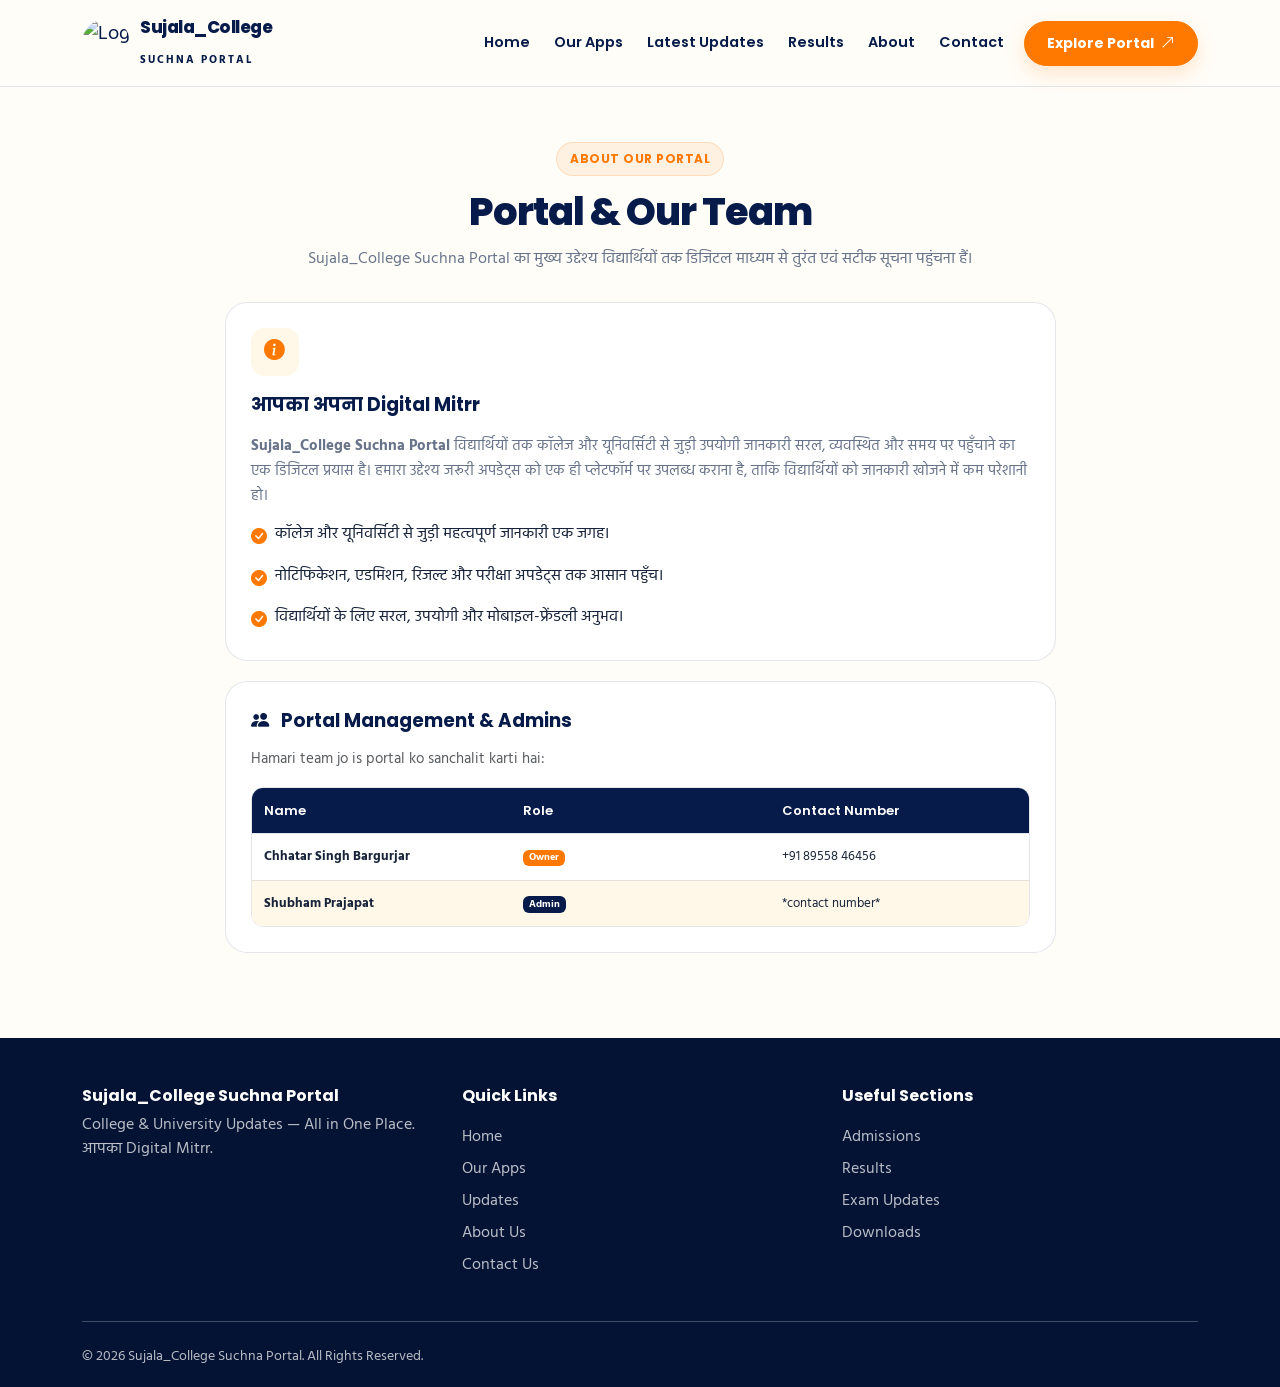
==== about.html @ a909d346 "Update about.html" ====
<!doctype html>
<html lang="hi">
<head>
  <meta charset="utf-8">
  <meta name="viewport" content="width=device-width, initial-scale=1">

  <title>About Us | Sujala College Suchna Portal</title>

  <link href="https://cdn.jsdelivr.net/npm/bootstrap@5.3.8/dist/css/bootstrap.min.css" rel="stylesheet">
  <link href="https://cdn.jsdelivr.net/npm/bootstrap-icons@1.11.3/font/bootstrap-icons.min.css" rel="stylesheet">
  <link href="https://fonts.googleapis.com/css2?family=Hind:wght@400;500;600;700&family=Poppins:wght@400;500;600;700;800&display=swap" rel="stylesheet">
  <link rel="stylesheet" href="./css/style.css">

  <style>
    /* ===============================
       ABOUT PAGE OVERLAP FIX
    =============================== */

    html, body {
      width: 100%;
      min-height: 100%;
      overflow-x: hidden;
    }

    body {
      margin: 0;
      position: relative;
    }

    /* Navbar */
    #mainNavbar {
      position: sticky;
      top: 0;
      z-index: 1000;
      width: 100%;
    }

    /* Main section */
    main.section {
      position: relative;
      width: 100%;
      height: auto !important;
      min-height: 0 !important;
      padding-top: 55px;
      padding-bottom: 65px;
      overflow: visible !important;
      z-index: 1;
    }

    main.section .container {
      position: relative;
      height: auto !important;
      min-height: 0 !important;
    }

    /* Section heading */
    .section-heading {
      margin-bottom: 30px;
      position: relative;
    }

    /* Row and column */
    main.section .row {
      height: auto !important;
      min-height: 0 !important;
    }

    main.section .col-lg-9 {
      height: auto !important;
      min-height: 0 !important;
    }

    /* Contact cards */
    .contact-card {
      position: relative !important;
      display: block !important;
      width: 100% !important;
      height: auto !important;
      min-height: 0 !important;
      max-height: none !important;
      padding: 25px !important;
      margin-bottom: 20px !important;
      overflow: visible !important;
      box-sizing: border-box !important;
      float: none !important;
      clear: both !important;
    }

    .contact-card > * {
      max-height: none;
    }

    .contact-card h3 {
      font-size: 1.15rem;
      line-height: 1.5;
      margin-bottom: 12px;
    }

    .contact-card p {
      line-height: 1.7;
      margin-bottom: 12px;
    }

    /* Feature list */
    .feature-line {
      display: flex;
      align-items: flex-start;
      gap: 8px;
      line-height: 1.7;
      margin-top: 10px;
    }

    .feature-line i {
      color: var(--orange);
      flex-shrink: 0;
      margin-top: 4px;
    }

    /* Admin table wrapper */
    .table-responsive {
      display: block !important;
      width: 100% !important;
      max-width: 100% !important;
      height: auto !important;
      overflow-x: auto !important;
      overflow-y: hidden !important;
      -webkit-overflow-scrolling: touch;
      margin-top: 15px;
      border-radius: 12px;
    }

    /* Admin table */
    .admin-table {
      width: 100% !important;
      min-width: 540px;
      height: auto !important;
      margin: 0 !important;
      border-collapse: separate !important;
      border-spacing: 0;
      table-layout: fixed;
      border: 1px solid var(--line);
      border-radius: 12px;
      overflow: hidden;
    }

    .admin-table th,
    .admin-table td {
      padding: 13px 12px !important;
      text-align: left;
      vertical-align: middle;
      font-size: 13px;
      line-height: 1.5;
      height: auto !important;
      white-space: normal;
      overflow-wrap: anywhere;
    }

    .admin-table th {
      background: var(--navy);
      color: #fff;
      font-family: "Poppins", sans-serif;
      font-weight: 600;
    }

    .admin-table tbody tr {
      height: auto !important;
      background: #fff;
    }

    .admin-table tbody tr:nth-child(even) {
      background: var(--cream);
    }

    .admin-table td {
      border-top: 1px solid var(--line);
      color: var(--ink);
    }

    /* Footer separation */
    footer {
      position: relative !important;
      display: block !important;
      width: 100% !important;
      height: auto !important;
      min-height: 0 !important;
      margin-top: 0 !important;
      clear: both !important;
      z-index: 2;
      overflow: hidden;
    }

    footer .container {
      position: relative;
      height: auto !important;
    }

    /* Back to top */
    .back-top {
      z-index: 1100;
    }

    /* ===============================
       MOBILE RESPONSIVE
    =============================== */
    @media (max-width: 767px) {
      main.section {
        padding-top: 35px;
        padding-bottom: 45px;
      }

      .section-heading {
        margin-bottom: 25px;
      }

      .section-heading h2 {
        font-size: 1.45rem;
        line-height: 1.5;
      }

      .section-heading p {
        font-size: 13px;
        padding: 0 8px;
      }

      .contact-card {
        padding: 18px !important;
        margin-bottom: 16px !important;
        border-radius: 16px;
      }

      .contact-card h3 {
        font-size: 1rem;
      }

      .contact-card p {
        font-size: 13px;
      }

      .feature-line {
        font-size: 13px;
      }

      .admin-table th,
      .admin-table td {
        padding: 11px 10px !important;
        font-size: 12px;
      }

      footer {
        margin-top: 0 !important;
      }

      footer .d-flex {
        flex-wrap: wrap;
        gap: 10px;
      }
    }

    @media (max-width: 380px) {
      .contact-card {
        padding: 15px !important;
      }

      .section-heading h2 {
        font-size: 1.3rem;
      }
    }
  </style>
</head>
<body>

  <!-- Dynamic Navbar -->
  <nav class="navbar navbar-expand-lg sticky-top" id="mainNavbar"></nav>

  <!-- Main About Section -->
  <main class="section">
    <div class="container">
      <div class="section-heading">
        <span class="eyebrow">ABOUT OUR PORTAL</span>
        <h2>Portal & Our Team</h2>
        <p>Sujala_College Suchna Portal का मुख्य उद्देश्य विद्यार्थियों तक डिजिटल माध्यम से तुरंत एवं सटीक सूचना पहुंचना हैं।</p>
      </div>

      <div class="row g-4 justify-content-center">
        <div class="col-lg-9">

          <!-- About Card -->
          <div class="contact-card">
            <div class="contact-icon">
              <i class="bi bi-info-circle-fill"></i>
            </div>
            <h3 class="mb-3">आपका अपना Digital Mitrr</h3>
            <p>
              <strong>Sujala_College Suchna Portal</strong>  विद्यार्थियों तक कॉलेज और यूनिवर्सिटी से जुड़ी उपयोगी जानकारी सरल, व्यवस्थित और समय पर पहुँचाने का एक डिजिटल प्रयास है। हमारा उद्देश्य जरूरी अपडेट्स को एक ही प्लेटफॉर्म पर उपलब्ध कराना है, ताकि विद्यार्थियों को जानकारी खोजने में कम परेशानी हो।
            </p>

            <div class="feature-line">
              <i class="bi bi-check-circle-fill"></i>
              <span>कॉलेज और यूनिवर्सिटी से जुड़ी महत्वपूर्ण जानकारी एक जगह।</span>
            </div>
            <div class="feature-line">
              <i class="bi bi-check-circle-fill"></i>
              <span>नोटिफिकेशन, एडमिशन, रिजल्ट और परीक्षा अपडेट्स तक आसान पहुँच।</span>
            </div>
            <div class="feature-line">
              <i class="bi bi-check-circle-fill"></i>
              <span>विद्यार्थियों के लिए सरल, उपयोगी और मोबाइल-फ्रेंडली अनुभव।</span>
            </div>
          </div>

          <!-- Admin Details Card -->
          <div class="contact-card">
            <h3 class="text-navy">
              <i class="bi bi-people-fill me-2 text-orange"></i> Portal Management & Admins
            </h3>
            <p class="text-muted small">Hamari team jo is portal ko sanchalit karti hai:</p>

            <div class="table-responsive">
              <table class="admin-table">
                <thead>
                  <tr>
                    <th>Name</th>
                    <th>Role</th>
                    <th>Contact Number</th>
                  </tr>
                </thead>
                <tbody>
                  <tr>
                    <td><strong>Chhatar Singh Bargurjar</strong></td>
                    <td><span class="badge text-white" style="background:var(--orange)">Owner</span></td>
                    <td>+91 89558 46456</td>
                  </tr>
                  <tr>
                    <td><strong>Shubham Prajapat</strong></td>
                    <td><span class="badge text-white" style="background:var(--navy)">Admin</span></td>
                    <td>*contact number*</td>
                  </tr>
                </tbody>
              </table>
            </div>
          </div>

        </div>
      </div>
    </div>
  </main>

  <!-- Dynamic Footer -->
  <footer>
    <div class="container">
      <div class="row g-4">
        <div class="col-lg-4">
          <h5>Sujala_College Suchna Portal</h5>
          <p class="mt-2 mb-3">
            College & University Updates — All in One Place.<br>
            आपका Digital Mitrr.
          </p>
          <div class="mt-3" id="footerSocialLinks"></div>
        </div>

        <div class="col-6 col-lg-4">
          <h5>Quick Links</h5>
          <ul class="list-unstyled lh-lg mt-3" id="footerQuickLinks"></ul>
        </div>

        <div class="col-6 col-lg-4">
          <h5>Useful Sections</h5>
          <ul class="list-unstyled lh-lg mt-3" id="footerUsefulSections"></ul>
        </div>
      </div>

      <hr class="border-light opacity-25 my-4">

      <div class="d-flex justify-content-between small">
        <span>© <span id="year"></span> Sujala_College Suchna Portal. All Rights Reserved.</span>
      </div>
    </div>
  </footer>

  <!-- Back To Top -->
  <button class="back-top" id="backTop" aria-label="Back to top">
    <i class="bi bi-arrow-up"></i>
  </button>

  <!-- Bootstrap JS -->
  <script src="https://cdn.jsdelivr.net/npm/bootstrap@5.3.8/dist/js/bootstrap.bundle.min.js"></script>

  <script>
    // Current Year
    document.getElementById("year").textContent = new Date().getFullYear();

    // Back To Top
    const backTop = document.getElementById("backTop");
    window.addEventListener("scroll", () => {
      backTop.classList.toggle("show", window.scrollY > 450);
    });
    backTop.addEventListener("click", () => {
      window.scrollTo({ top: 0, behavior: "smooth" });
    });

    // Load Header
    async function loadHeader() {
      try {
        const res = await fetch('./data/header.json');
        if (!res.ok) throw new Error("Header file not found");
        const data = await res.json();
        document.getElementById("mainNavbar").innerHTML = `
          <div class="container">
            <a class="navbar-brand" href="index.html">
              <img src="${data.logo}" alt="Logo">
              <span>
                <span class="brand-name">${data.brandName}</span><br>
                <span class="brand-sub">${data.brandSub}</span>
              </span>
            </a>
            <button class="navbar-toggler" type="button" data-bs-toggle="collapse" data-bs-target="#mainNav" aria-controls="mainNav" aria-expanded="false" aria-label="Toggle navigation">
              <span class="navbar-toggler-icon"></span>
            </button>
            <div class="collapse navbar-collapse" id="mainNav">
              <ul class="navbar-nav ms-auto align-items-lg-center">
                ${data.navLinks.map(nav => `
                  <li class="nav-item">
                    <a class="nav-link" href="${nav.link}">${nav.title}</a>
                  </li>
                `).join("")}
                <li class="nav-item ms-lg-2 mt-2 mt-lg-0">
                  <a class="btn btn-brand btn-sm" href="index.html#apps">
                    Explore Portal <i class="bi bi-arrow-up-right ms-1"></i>
                  </a>
                </li>
              </ul>
            </div>
          </div>
        `;
      } catch (err) {
        console.error("Header load error:", err);
      }
    }

    // Load Footer
    async function loadFooter() {
      try {
        const res = await fetch('./data/footer.json');
        if (!res.ok) throw new Error("Footer file not found");
        const data = await res.json();

        document.getElementById("footerQuickLinks").innerHTML = data.quickLinks.map(item => `
          <li><a href="${item.link}">${item.title}</a></li>
        `).join("");

        document.getElementById("footerUsefulSections").innerHTML = data.usefulSections.map(item => `
          <li><a href="${item.link}">${item.title}</a></li>
        `).join("");

        if (data.socialLinks) {
          document.getElementById("footerSocialLinks").innerHTML = data.socialLinks.map(s => `
            <a class="social-link" href="${s.link}" target="_blank" rel="noopener">
              <i class="bi ${s.icon}"></i>
            </a>
          `).join("");
        }
      } catch (err) {
        console.error("Footer load error:", err);
      }
    }

    // Initialize
    loadHeader();
    loadFooter();
  </script>
</body>
</html>
---- css/style.css ----
:root {
  --navy: #061b49;
  --navy-2: #102c63;
  --orange: #ff7900;
  --cream: #fff8e9;
  --paper: #fffdf8;
  --ink: #18243a;
  --muted: #68748a;
  --line: rgba(6, 27, 73, 0.11);
  --shadow: 0 18px 55px rgba(6, 27, 73, 0.1);
  --radius: 22px;
}

* {
  box-sizing: border-box;
}

html {
  scroll-behavior: smooth;
  scroll-padding-top: 90px;
}

body {
  margin: 0;
  color: var(--ink);
  background: var(--paper);
  font-family: "Hind", sans-serif;
}

h1, h2, h3, h4, h5, .brand-name, .nav-link, .btn, .eyebrow {
  font-family: "Poppins", "Hind", sans-serif;
}

a {
  text-decoration: none;
}

.top-strip {
  background: var(--navy);
  color: #fff;
  font-size: 0.85rem;
  padding: 7px 0;
}

.top-strip a {
  color: #fff;
  opacity: 0.9;
}

.navbar {
  background: rgba(255, 253, 248, 0.94);
  backdrop-filter: blur(14px);
  border-bottom: 1px solid var(--line);
}

.navbar-brand {
  display: flex;
  align-items: center;
  gap: 10px;
  color: var(--navy);
}

.navbar-brand img {
  width: 48px;
  height: 48px;
  object-fit: contain;
  border-radius: 50%;
}

.brand-name {
  font-size: 1.05rem;
  font-weight: 800;
  line-height: 1.1;
  letter-spacing: -0.5px;
}

.brand-name span {
  color: var(--orange);
}

.brand-sub {
  font-size: 0.67rem;
  letter-spacing: 2px;
  color: var(--navy);
  font-weight: 700;
}

.nav-link {
  color: var(--navy);
  font-size: 0.9rem;
  font-weight: 600;
  margin: 0 4px;
}

.nav-link:hover, .nav-link.active {
  color: var(--orange);
}

.btn-brand {
  background: var(--orange);
  color: #fff;
  border: 1px solid var(--orange);
  border-radius: 999px;
  padding: 11px 22px;
  font-weight: 700;
  box-shadow: 0 8px 20px rgba(255, 121, 0, 0.18);
}

.btn-brand:hover {
  background: #e96d00;
  color: #fff;
  transform: translateY(-2px);
}

.btn-outline-brand {
  color: var(--navy);
  border: 1.5px solid var(--navy);
  border-radius: 999px;
  padding: 10px 21px;
  font-weight: 700;
}

.btn-outline-brand:hover {
  background: var(--navy);
  color: #fff;
}

.hero {
  position: relative;
  overflow: hidden;
  padding: 90px 0 78px;
  background: var(--cream);
}

.hero:before {
  content: "";
  position: absolute;
  width: 490px;
  height: 490px;
  border: 1px solid rgba(255, 121, 0, 0.13);
  border-radius: 50%;
  right: -170px;
  top: -210px;
  box-shadow: 0 0 0 35px rgba(6, 27, 73, 0.025), 0 0 0 75px rgba(255, 121, 0, 0.025);
}

.hero:after {
  content: "";
  position: absolute;
  width: 270px;
  height: 270px;
  border: 1px solid rgba(6, 27, 73, 0.1);
  border-radius: 50%;
  left: -150px;
  bottom: -160px;
  box-shadow: 0 0 0 28px rgba(255, 121, 0, 0.035);
}

.hero-content {
  position: relative;
  z-index: 1;
}

.eyebrow {
  display: inline-flex;
  align-items: center;
  gap: 8px;
  color: var(--orange);
  background: rgba(255, 121, 0, 0.09);
  border: 1px solid rgba(255, 121, 0, 0.17);
  border-radius: 999px;
  padding: 7px 13px;
  font-size: 0.75rem;
  font-weight: 700;
  letter-spacing: 0.5px;
}

.hero h1 {
  color: var(--navy);
  font-size: clamp(2.3rem, 5vw, 4.3rem);
  line-height: 1.12;
  font-weight: 800;
  letter-spacing: -2px;
  margin: 20px 0 18px;
}

.hero h1 span {
  color: var(--orange);
}

.hero p {
  color: #59657a;
  font-size: 1.13rem;
  max-width: 580px;
  line-height: 1.8;
}

.hero-logo-wrap {
  position: relative;
  display: flex;
  justify-content: center;
  align-items: center;
  min-height: 350px;
}

.hero-logo {
  width: min(82%, 360px);
  border-radius: 28px;
  mix-blend-mode: multiply;
  box-shadow: 0 25px 65px rgba(6, 27, 73, 0.09);
}

.ticker {
  background: var(--navy);
  color: #fff;
  padding: 12px 0;
  font-size: 0.9rem;
}

.ticker strong {
  color: #ffb36d;
  margin-right: 10px;
}

.section {
  padding: 82px 0;
}

.section-soft {
  background: var(--cream);
}

.section-heading {
  text-align: center;
  max-width: 720px;
  margin: 0 auto 42px;
}

.section-heading .eyebrow {
  margin-bottom: 13px;
}

.section-heading h2 {
  color: var(--navy);
  font-size: clamp(1.8rem, 3vw, 2.6rem);
  font-weight: 800;
  letter-spacing: -1px;
}

.section-heading p {
  color: var(--muted);
  font-size: 1.03rem;
  margin: 12px auto 0;
}

.app-card {
  height: 100%;
  background: #fff;
  border: 1px solid var(--line);
  border-radius: var(--radius);
  padding: 27px 24px;
  box-shadow: 0 8px 28px rgba(6, 27, 73, 0.045);
  transition: 0.25s ease;
  position: relative;
  overflow: hidden;
}

.app-card:after {
  content: "";
  position: absolute;
  width: 100px;
  height: 100px;
  right: -48px;
  bottom: -55px;
  border-radius: 50%;
  background: rgba(255, 121, 0, 0.07);
}

.app-card:hover {
  transform: translateY(-7px);
  box-shadow: var(--shadow);
  border-color: rgba(255, 121, 0, 0.35);
}

.app-icon {
  width: 58px;
  height: 58px;
  display: grid;
  place-items: center;
  background: var(--cream);
  color: var(--navy);
  border-radius: 17px;
  font-size: 1.65rem;
  margin-bottom: 20px;
}

.app-card:nth-child(even) .app-icon {
  background: rgba(255, 121, 0, 0.11);
  color: var(--orange);
}

.app-card h3 {
  color: var(--navy);
  font-size: 1.08rem;
  font-weight: 700;
  margin-bottom: 9px;
}

.app-card p {
  color: var(--muted);
  font-size: 0.94rem;
  line-height: 1.65;
  margin-bottom: 19px;
}

.app-link {
  color: var(--orange);
  font-weight: 700;
  font-family: "Poppins", sans-serif;
  font-size: 0.82rem;
}

.app-link i {
  margin-left: 5px;
  transition: 0.2s;
}

.app-link:hover i {
  margin-left: 10px;
}

.about-panel {
  background: #fff;
  border: 1px solid var(--line);
  border-radius: 28px;
  padding: clamp(25px, 4vw, 48px);
  box-shadow: var(--shadow);
}

.about-panel h2 {
  color: var(--navy);
  font-weight: 800;
  font-size: 2rem;
}

.about-panel p {
  color: var(--muted);
  line-height: 1.85;
  font-size: 1.02rem;
}

.notice-card {
  border: 0;
  border-radius: 20px;
  padding: 22px;
  height: 100%;
  background: #fff;
  box-shadow: 0 10px 30px rgba(6, 27, 73, 0.07);
}

.notice-date {
  display: inline-block;
  color: var(--orange);
  font-size: 0.77rem;
  font-family: "Poppins", sans-serif;
  font-weight: 700;
  margin-bottom: 9px;
}

.notice-card h3 {
  color: var(--navy);
  font-size: 1.05rem;
  font-weight: 700;
}

.notice-card p {
  color: var(--muted);
  margin: 0;
  font-size: 0.92rem;
}

.notice-label {
  display: inline-block;
  background: rgba(255, 121, 0, 0.1);
  color: #d76500;
  border-radius: 6px;
  padding: 4px 8px;
  font-size: 0.72rem;
  font-weight: 700;
  margin-bottom: 12px;
}

.contact-card {
  background: #fff;
  border: 1px solid var(--line);
  border-radius: 22px;
  padding: 25px;
  height: 100%;
}

.contact-icon {
  width: 48px;
  height: 48px;
  border-radius: 14px;
  display: grid;
  place-items: center;
  color: var(--orange);
  background: var(--cream);
  font-size: 1.3rem;
  margin-bottom: 15px;
}

.contact-card h3 {
  color: var(--navy);
  font-size: 1rem;
  font-weight: 700;
}

.contact-card p, .contact-card a {
  color: var(--muted);
  font-size: 0.92rem;
}

.form-control {
  border: 1px solid var(--line);
  border-radius: 12px;
  padding: 12px 14px;
}

.form-control:focus {
  border-color: var(--orange);
  box-shadow: 0 0 0 0.2rem rgba(255, 121, 0, 0.12);
}

footer {
  background: #041333;
  color: rgba(255, 255, 255, 0.72);
  padding: 48px 0 20px;
}

footer h5 {
  color: #fff;
  font-weight: 700;
  font-size: 1rem;
}

footer a {
  color: rgba(255, 255, 255, 0.72);
}

footer a:hover {
  color: #ff9a3d;
}

.social-link {
  display: inline-grid;
  place-items: center;
  width: 38px;
  height: 38px;
  border-radius: 50%;
  background: rgba(255, 255, 255, 0.1);
  color: #fff;
  margin-right: 7px;
}

.social-link:hover {
  background: var(--orange);
  color: #fff;
}

/* Updated Back to Top Button with Center Alignment & Bold Arrow */
.back-top {
  position: fixed;
  right: 18px;
  bottom: 18px;
  z-index: 99;
  width: 44px;
  height: 44px;
  border: 0;
  border-radius: 50%;
  background: var(--orange);
  color: #fff;
  box-shadow: 0 8px 20px rgba(255, 121, 0, 0.3);
  display: none;
  align-items: center;
  justify-content: center;
  padding: 0;
  line-height: 1;
  font-size: 1.25rem;
  font-weight: 800;
}

.back-top.show {
  display: flex;
}

.alert {
  border-radius: 14px;
}

@media (max-width: 767px) {
  .hero {
    padding: 60px 0 50px;
    text-align: center;
  }
  .hero p {
    margin-left: auto;
    margin-right: auto;
  }
  .hero-logo-wrap {
    min-height: 280px;
    margin-top: 25px;
  }
  .section {
    padding: 62px 0;
  }
  .top-strip .right-info {
    display: none;
  }
}
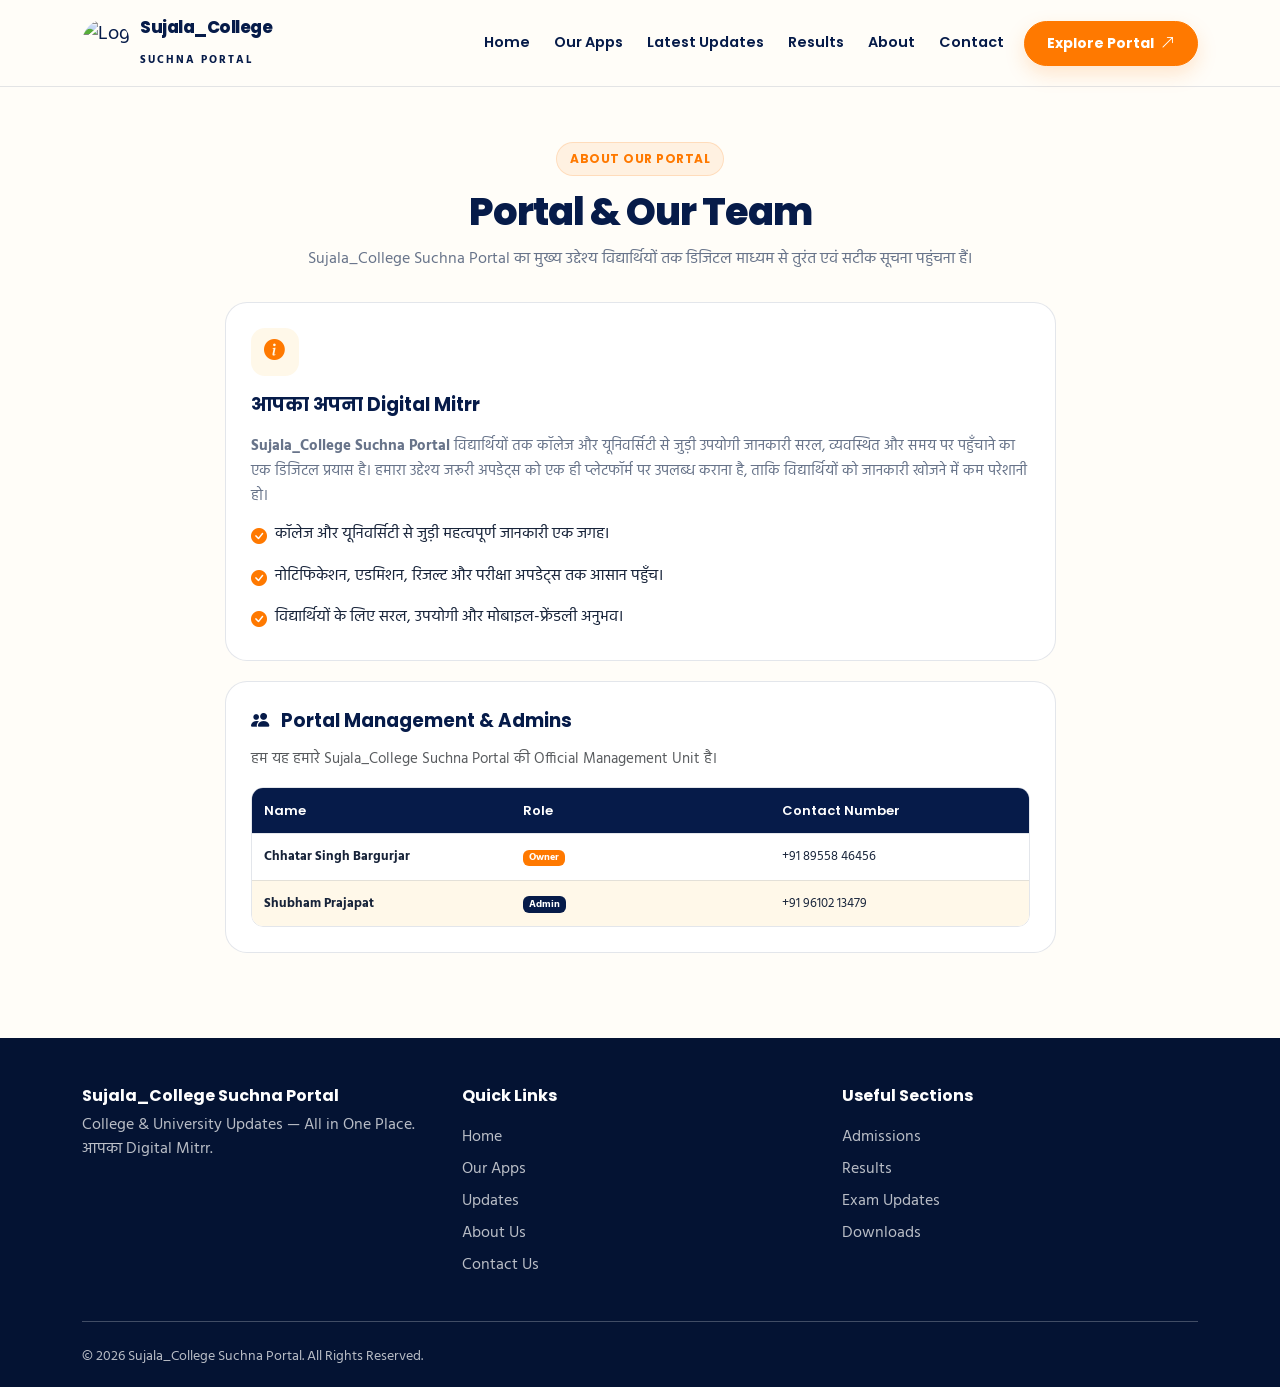
==== commit 6a9c1d86: "Update about.html" ====
--- a/about.html
+++ b/about.html
@@ -313,7 +313,7 @@
             <h3 class="text-navy">
               <i class="bi bi-people-fill me-2 text-orange"></i> Portal Management & Admins
             </h3>
-            <p class="text-muted small">Hamari team jo is portal ko sanchalit karti hai:</p>
+            <p class="text-muted small">हम यह हमारे Sujala_College Suchna Portal की Official Management Unit है।</p>
 
             <div class="table-responsive">
               <table class="admin-table">
@@ -333,7 +333,7 @@
                   <tr>
                     <td><strong>Shubham Prajapat</strong></td>
                     <td><span class="badge text-white" style="background:var(--navy)">Admin</span></td>
-                    <td>*contact number*</td>
+                    <td>+91 96102 13479</td>
                   </tr>
                 </tbody>
               </table>
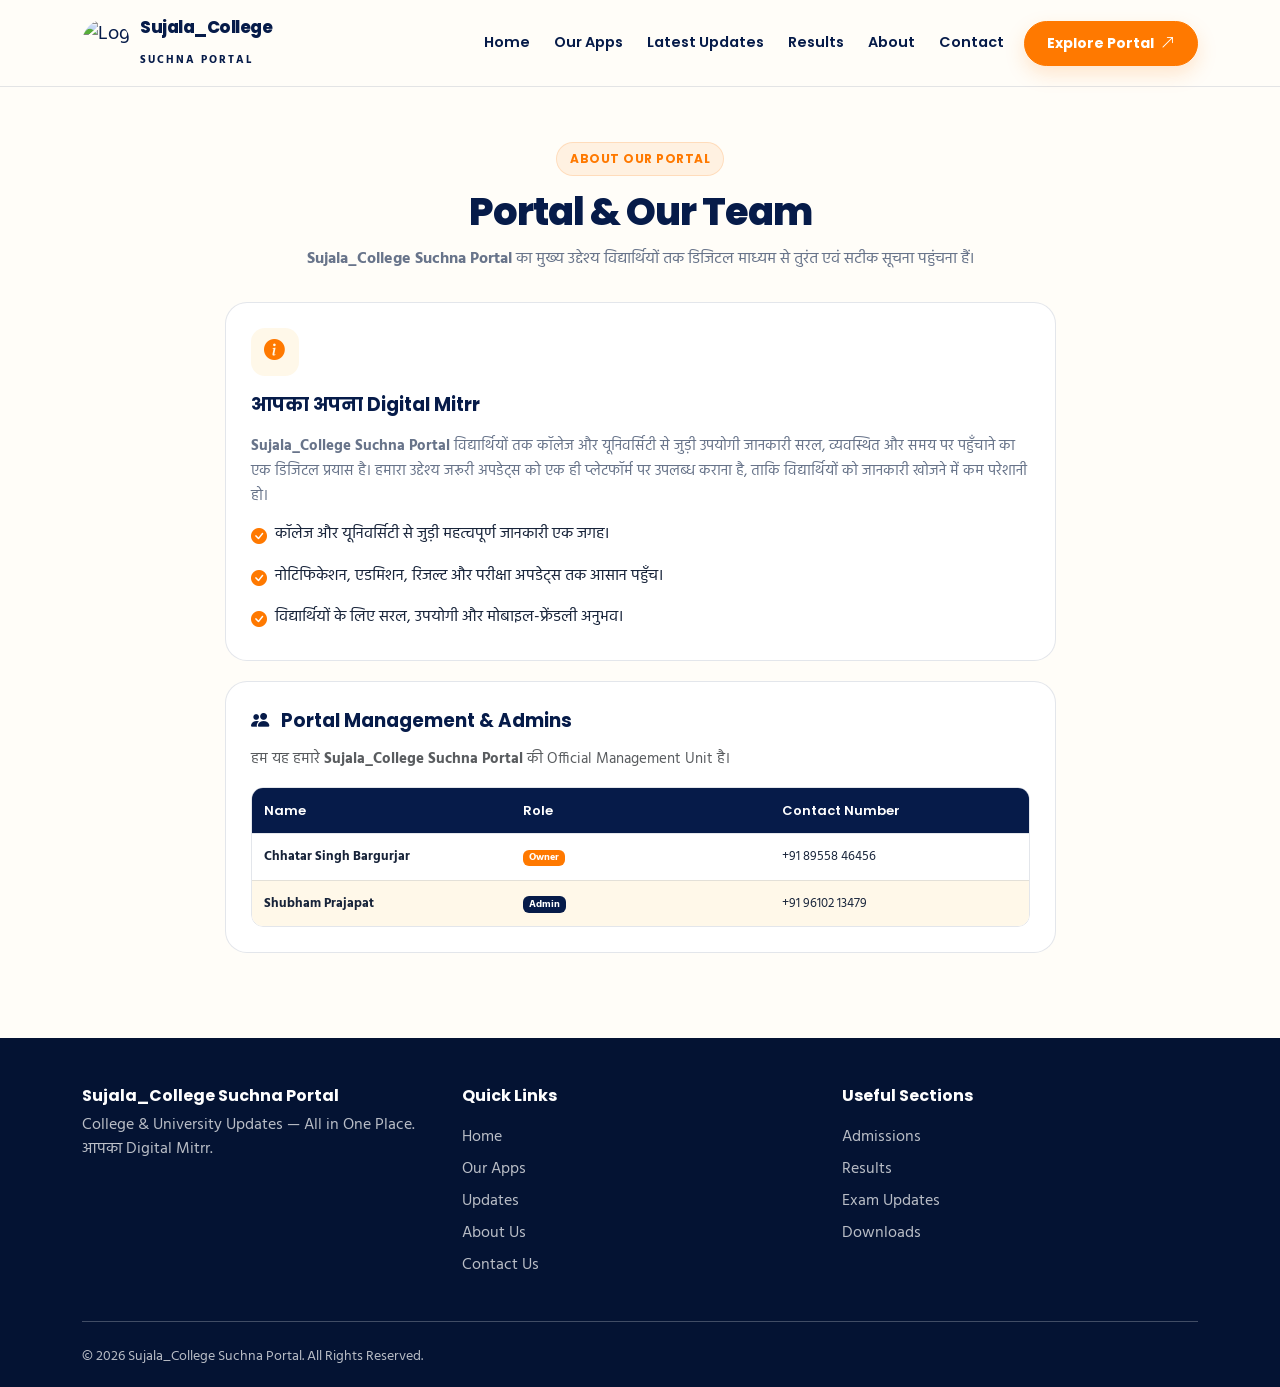
==== commit 9eb6dc62: "Update about.html" ====
--- a/about.html
+++ b/about.html
@@ -4,7 +4,7 @@
   <meta charset="utf-8">
   <meta name="viewport" content="width=device-width, initial-scale=1">
 
-  <title>About Us | Sujala College Suchna Portal</title>
+  <title>About Us | Sujala_College Suchna Portal</title>
 
   <link href="https://cdn.jsdelivr.net/npm/bootstrap@5.3.8/dist/css/bootstrap.min.css" rel="stylesheet">
   <link href="https://cdn.jsdelivr.net/npm/bootstrap-icons@1.11.3/font/bootstrap-icons.min.css" rel="stylesheet">
@@ -12,10 +12,6 @@
   <link rel="stylesheet" href="./css/style.css">
 
   <style>
-    /* ===============================
-       ABOUT PAGE OVERLAP FIX
-    =============================== */
-
     html, body {
       width: 100%;
       min-height: 100%;
@@ -278,7 +274,7 @@
       <div class="section-heading">
         <span class="eyebrow">ABOUT OUR PORTAL</span>
         <h2>Portal & Our Team</h2>
-        <p>Sujala_College Suchna Portal का मुख्य उद्देश्य विद्यार्थियों तक डिजिटल माध्यम से तुरंत एवं सटीक सूचना पहुंचना हैं।</p>
+        <p><strong>Sujala_College Suchna Portal</strong>  का मुख्य उद्देश्य विद्यार्थियों तक डिजिटल माध्यम से तुरंत एवं सटीक सूचना पहुंचना हैं।</p>
       </div>
 
       <div class="row g-4 justify-content-center">
@@ -313,7 +309,7 @@
             <h3 class="text-navy">
               <i class="bi bi-people-fill me-2 text-orange"></i> Portal Management & Admins
             </h3>
-            <p class="text-muted small">हम यह हमारे Sujala_College Suchna Portal की Official Management Unit है।</p>
+            <p class="text-muted small">हम यह हमारे  <strong>Sujala_College Suchna Portal</strong>  की Official Management Unit है।</p>
 
             <div class="table-responsive">
               <table class="admin-table">
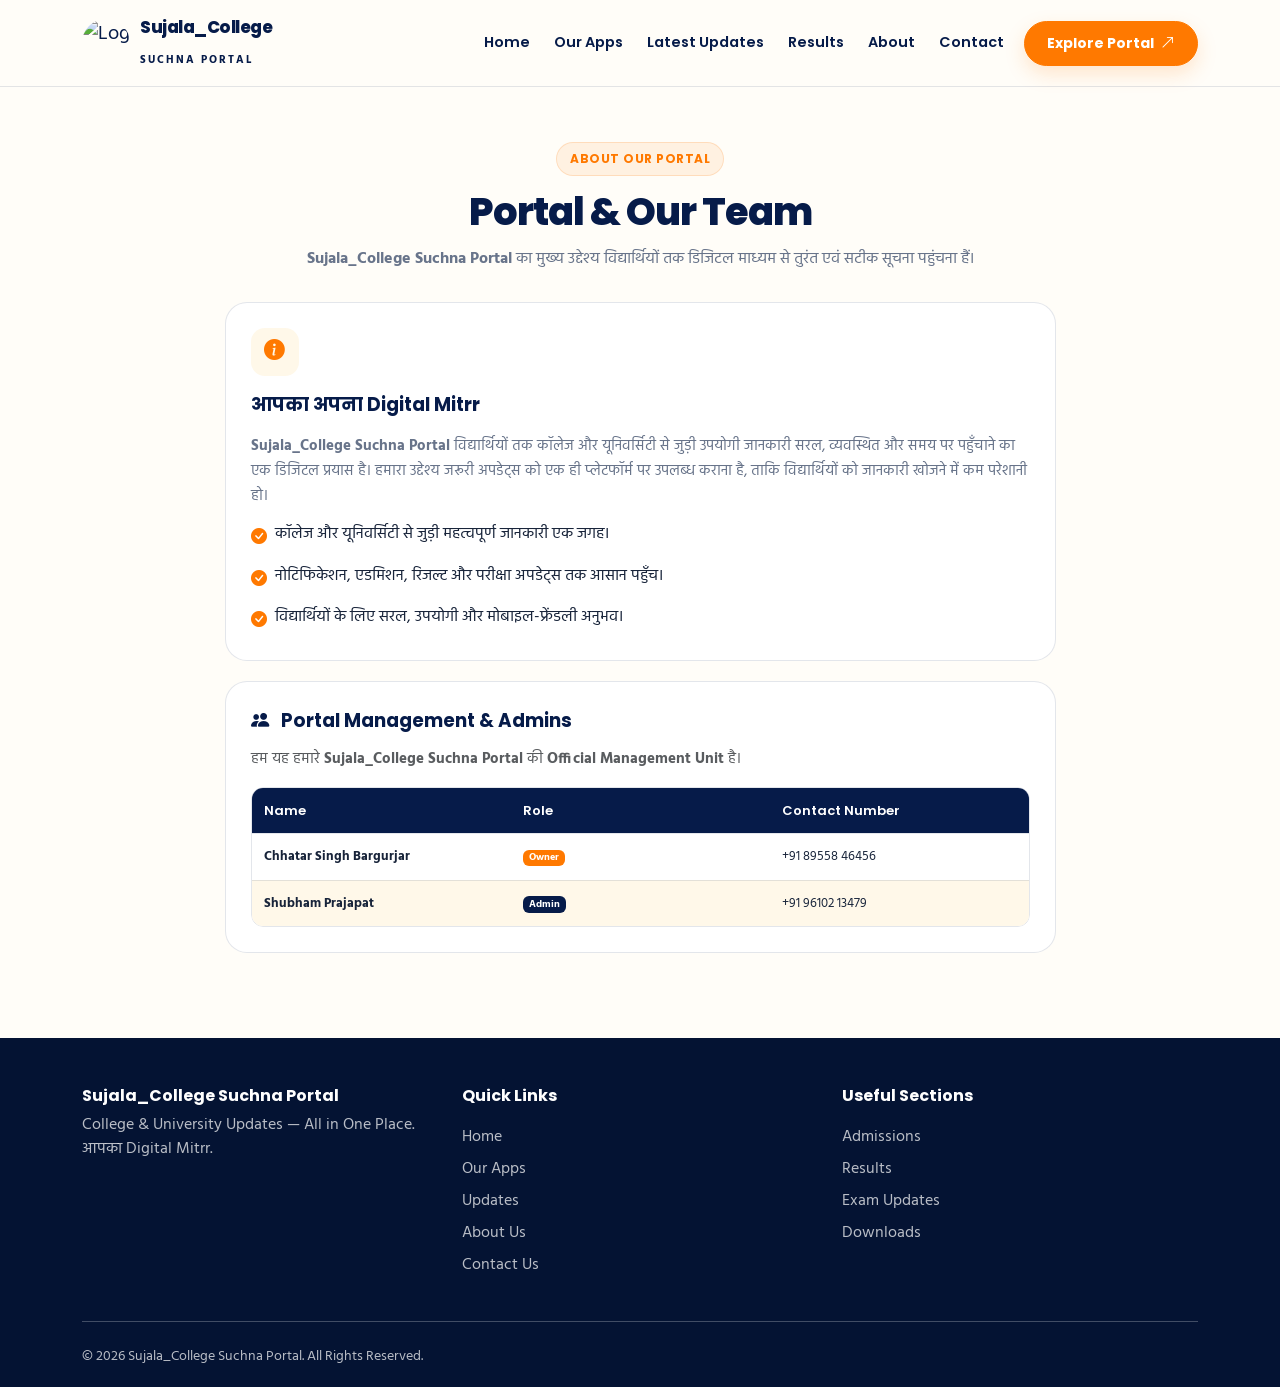
==== commit 54d50a4d: "Update about.html" ====
--- a/about.html
+++ b/about.html
@@ -309,7 +309,7 @@
             <h3 class="text-navy">
               <i class="bi bi-people-fill me-2 text-orange"></i> Portal Management & Admins
             </h3>
-            <p class="text-muted small">हम यह हमारे  <strong>Sujala_College Suchna Portal</strong>  की Official Management Unit है।</p>
+            <p class="text-muted small">हम यह हमारे  <strong>Sujala_College Suchna Portal</strong>  की  <strong>Official Management Unit</strong>  है।</p>
 
             <div class="table-responsive">
               <table class="admin-table">
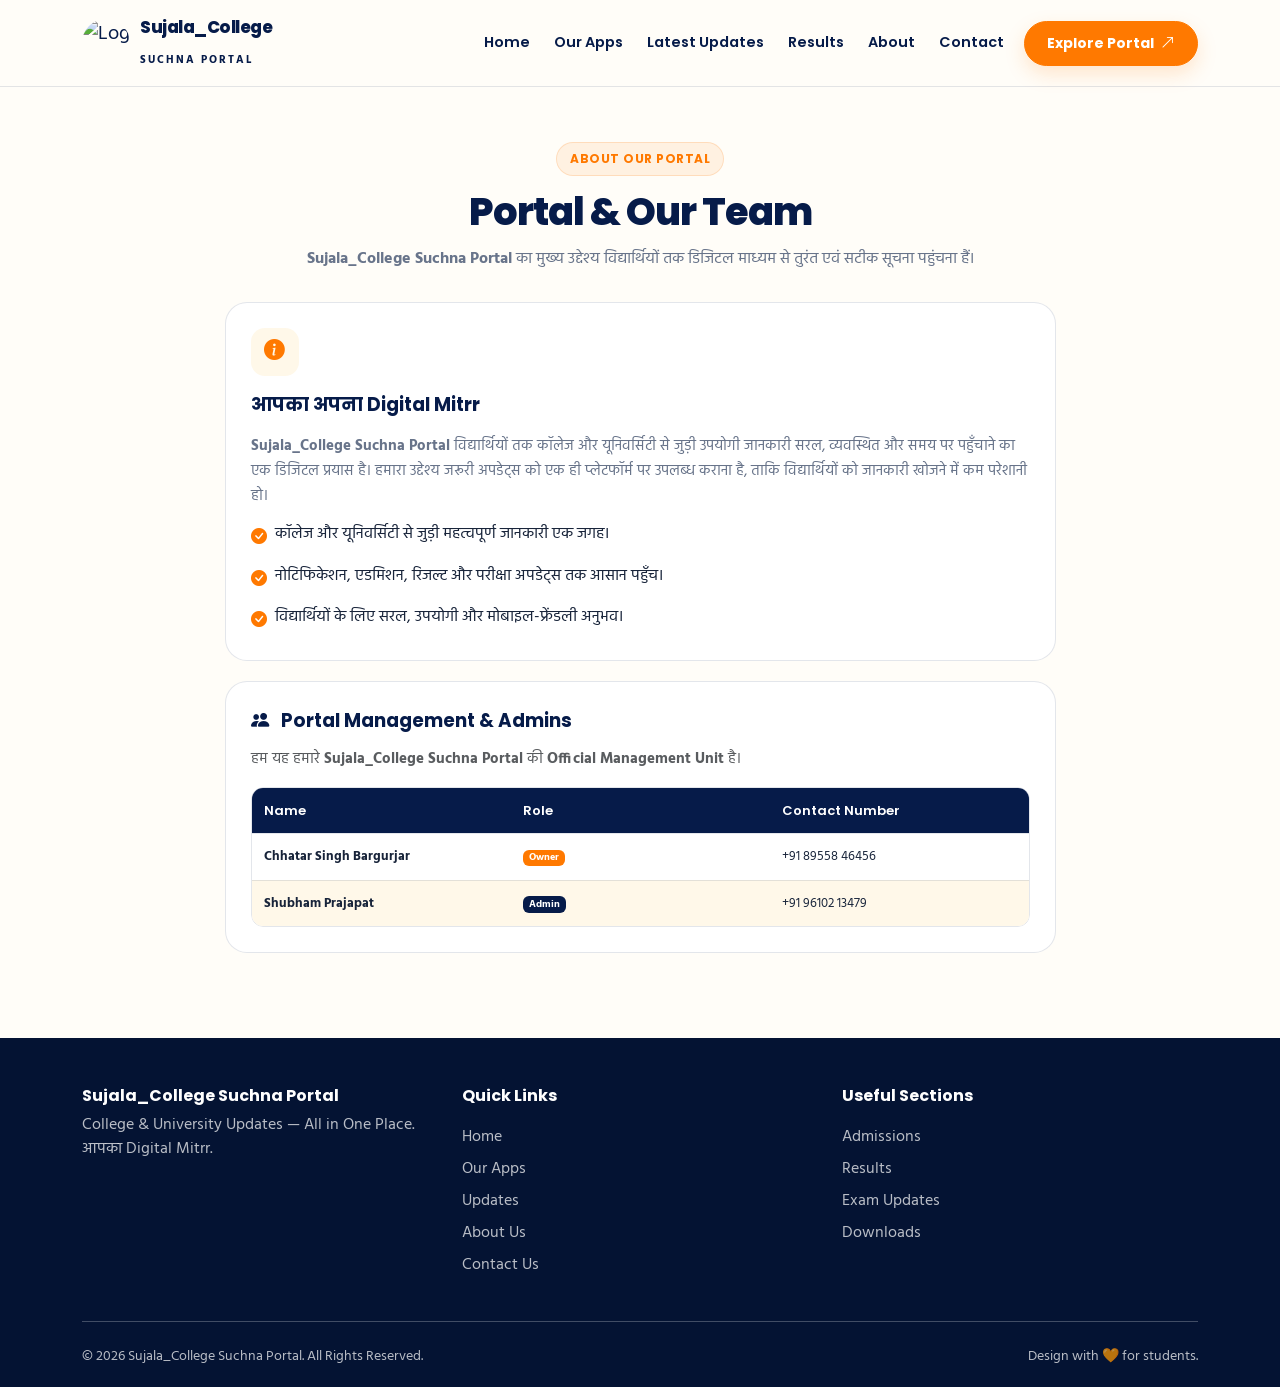
==== commit 15a535b5: "Update about.html" ====
--- a/about.html
+++ b/about.html
@@ -369,6 +369,7 @@
 
       <div class="d-flex justify-content-between small">
         <span>© <span id="year"></span> Sujala_College Suchna Portal. All Rights Reserved.</span>
+        <span>Design with  🧡  for students.</span>
       </div>
     </div>
   </footer>
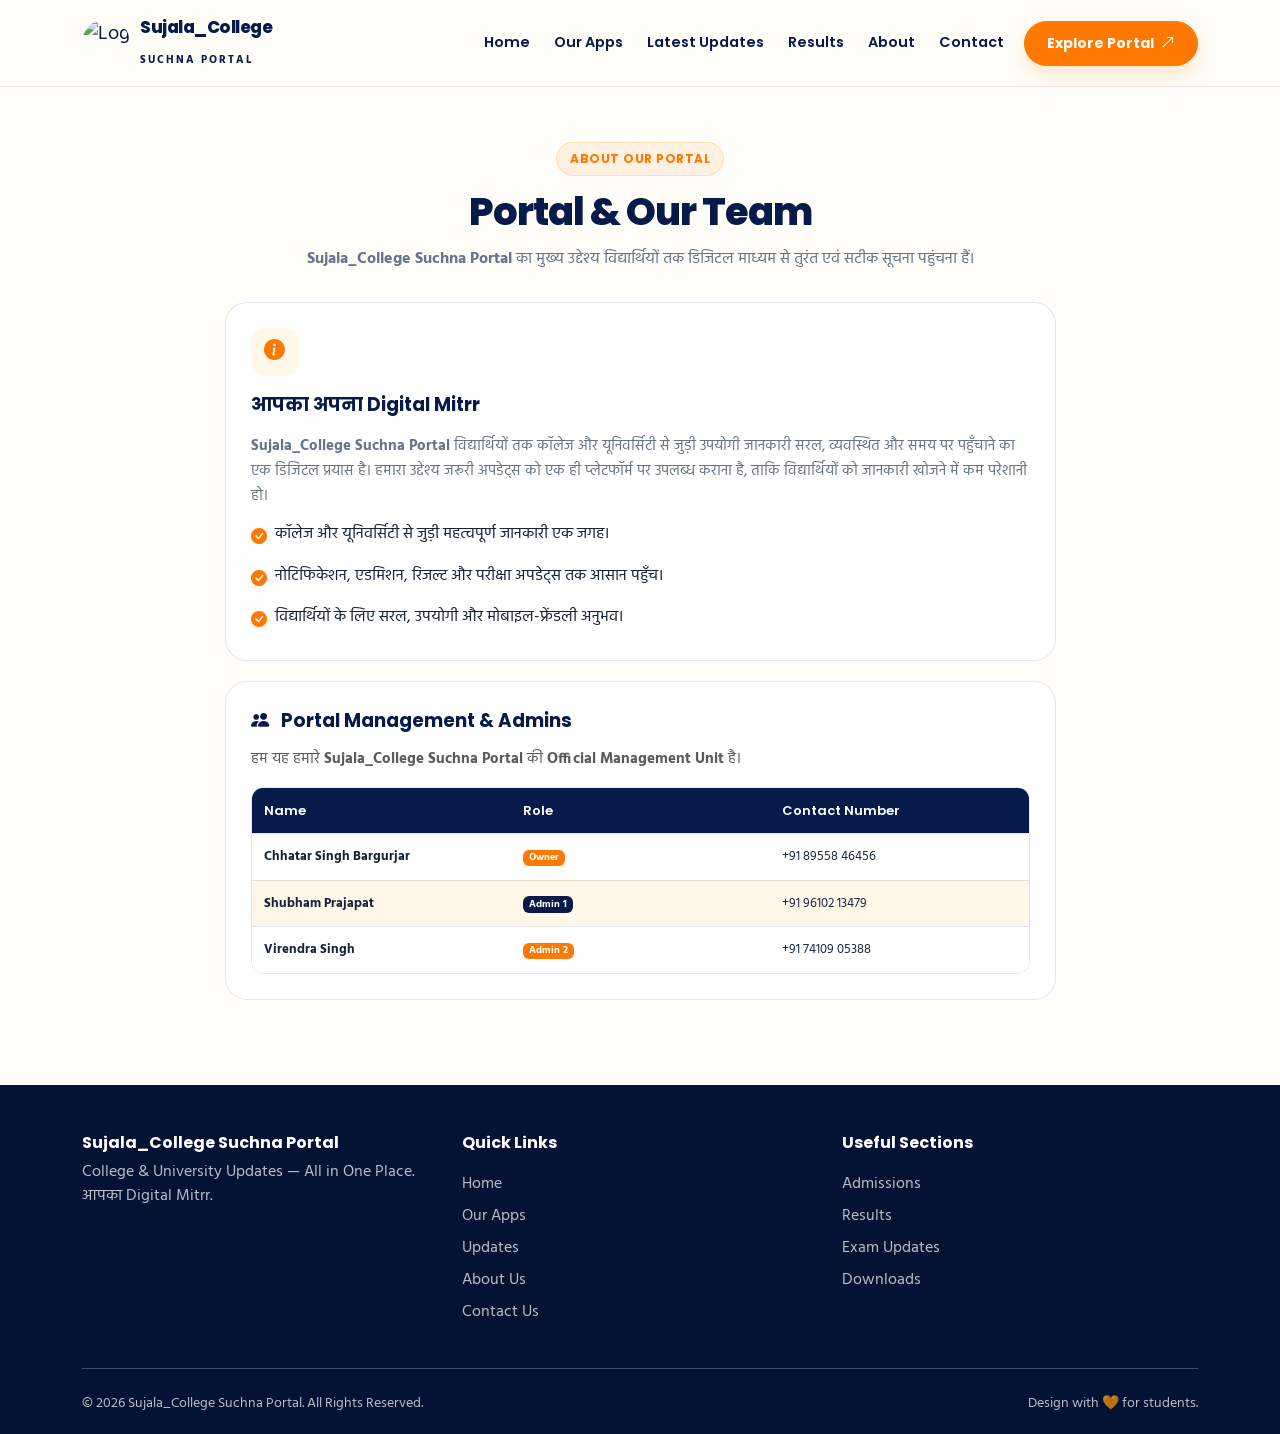
==== commit f7a9e058: "Update about.html" ====
--- a/about.html
+++ b/about.html
@@ -328,8 +328,13 @@
                   </tr>
                   <tr>
                     <td><strong>Shubham Prajapat</strong></td>
-                    <td><span class="badge text-white" style="background:var(--navy)">Admin</span></td>
+                    <td><span class="badge text-white" style="background:var(--navy)">Admin 1</span></td>
                     <td>+91 96102 13479</td>
+                  </tr>
+                  <tr>
+                    <td><strong>Virendra Singh</strong></td>
+                    <td><span class="badge text-white" style="background:var(--orange)">Admin 2</span></td>
+                    <td>+91 74109 05388</td>
                   </tr>
                 </tbody>
               </table>
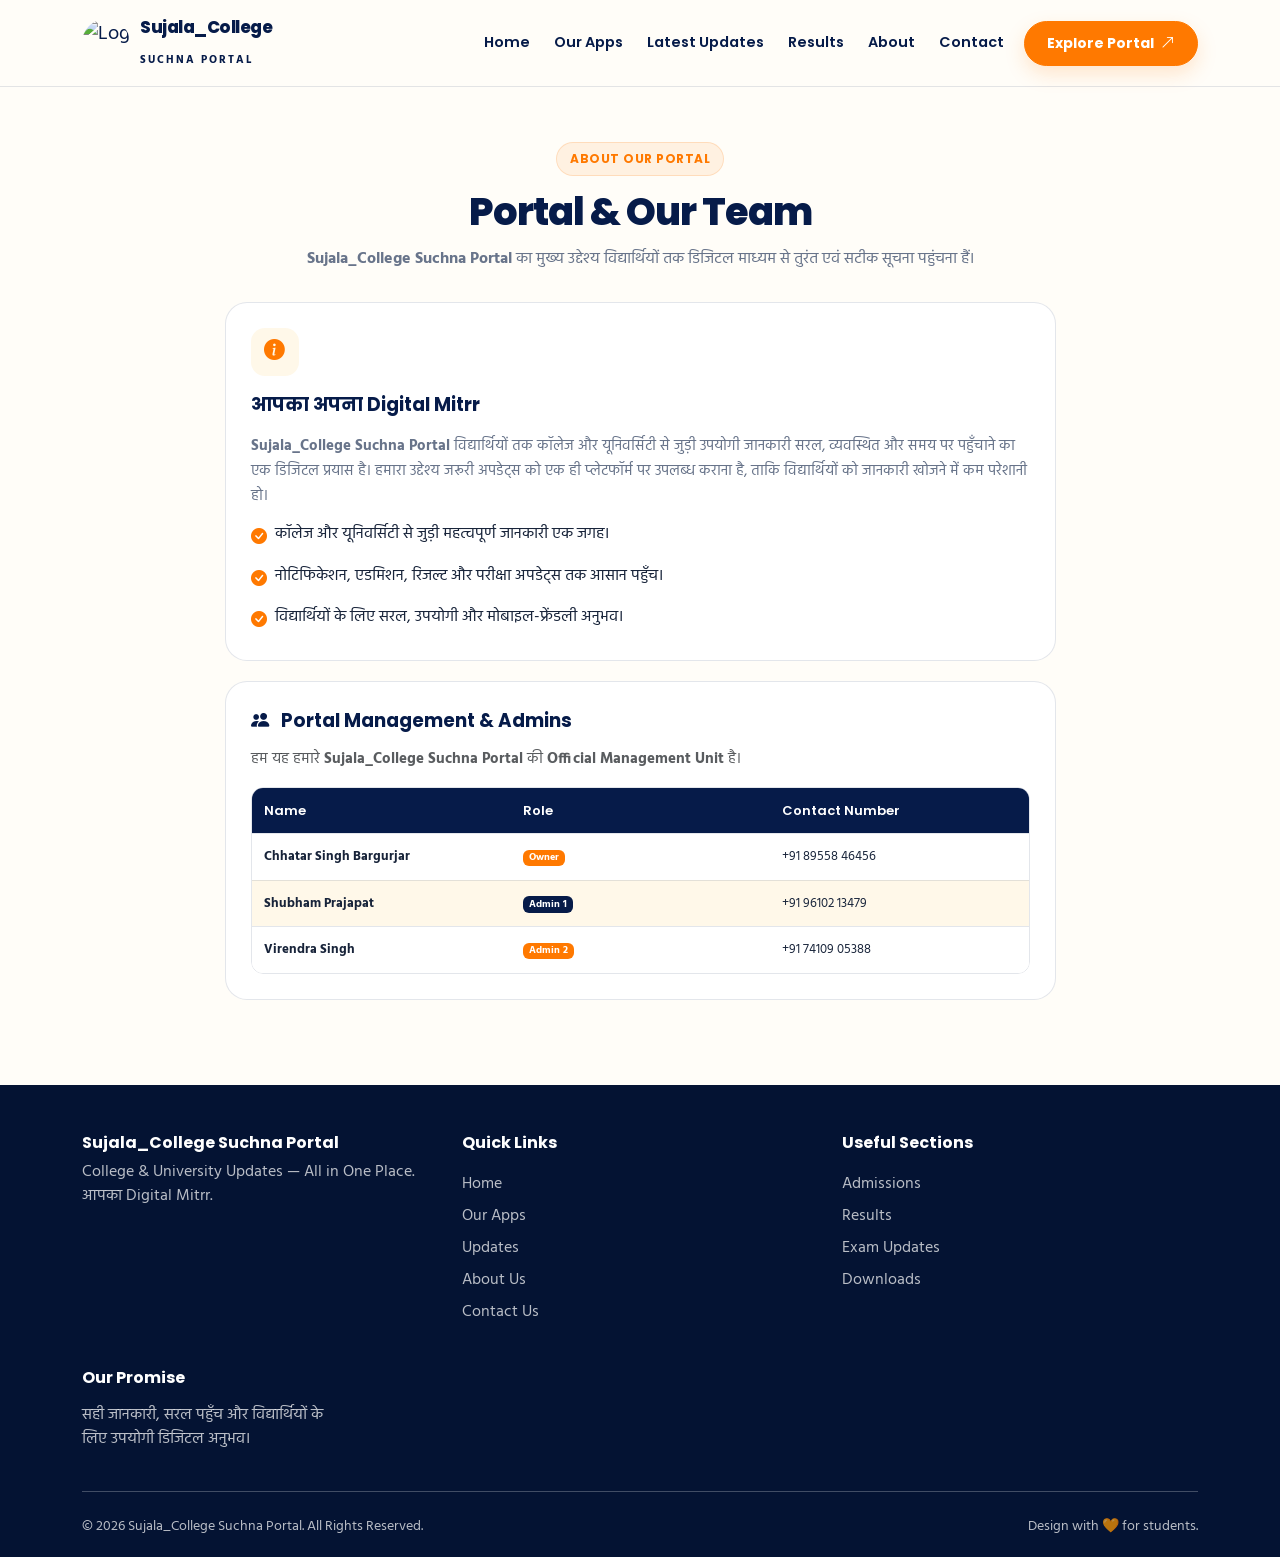
==== commit ff0ccb53: "Update about.html" ====
--- a/about.html
+++ b/about.html
@@ -367,6 +367,10 @@
         <div class="col-6 col-lg-4">
           <h5>Useful Sections</h5>
           <ul class="list-unstyled lh-lg mt-3" id="footerUsefulSections"></ul>
+        </div>
+        <div class="col-lg-3">
+          <h5>Our Promise</h5>
+          <p class="mt-3">सही जानकारी, सरल पहुँच और विद्यार्थियों के लिए उपयोगी डिजिटल अनुभव।</p>
         </div>
       </div>
 
